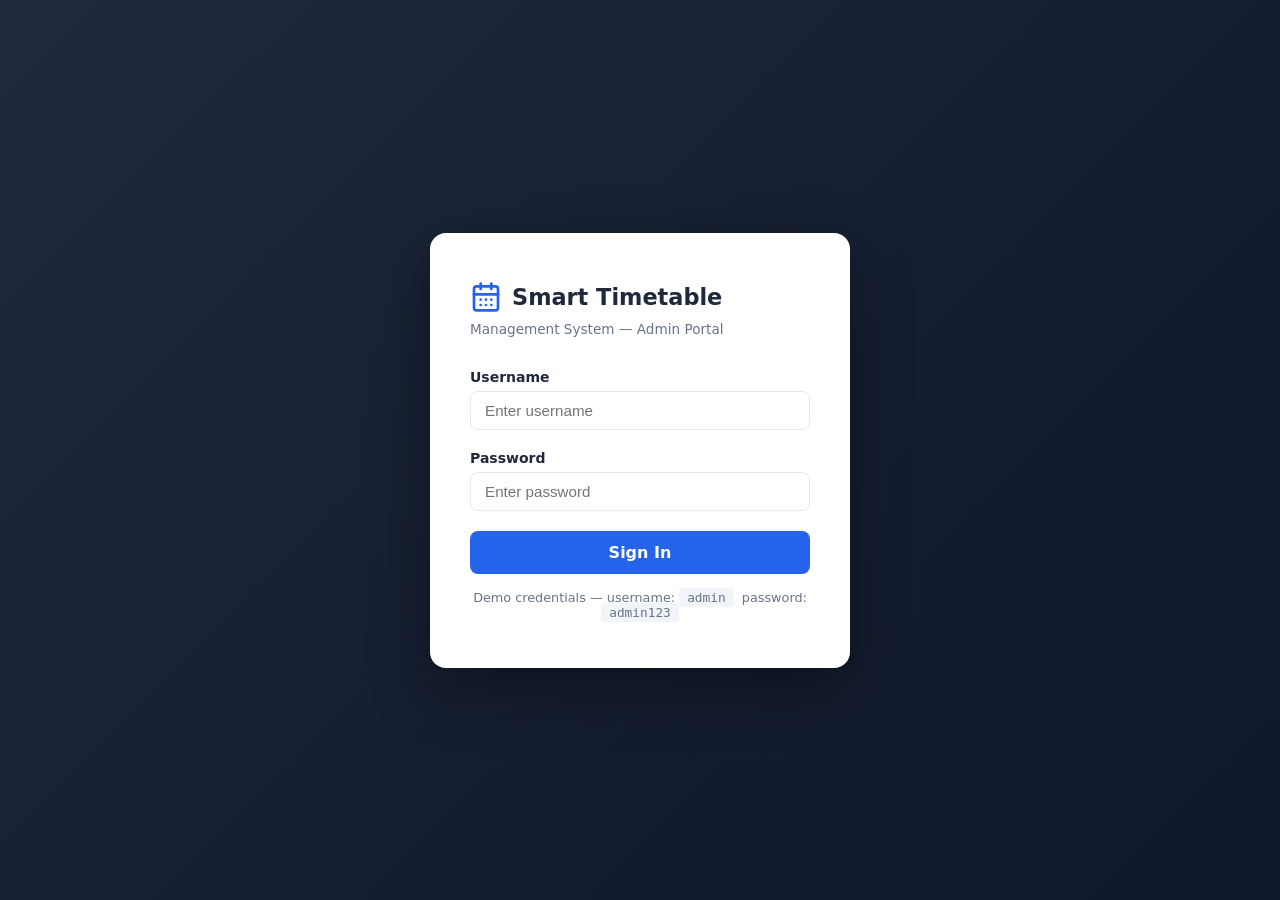
==== frontend/index.html @ d7ac3063 "Your commit message here" ====
<!DOCTYPE html>
<html lang="en">
<head>
  <meta charset="UTF-8">
  <meta name="viewport" content="width=device-width, initial-scale=1.0">
  <title>Smart Timetable System — Login</title>
  <link rel="stylesheet" href="style.css">
</head>
<body class="login-page">

  <div class="login-card">
    <div class="logo">
      <svg width="32" height="32" viewBox="0 0 24 24" fill="none" stroke="currentColor" stroke-width="2" stroke-linecap="round" stroke-linejoin="round">
        <rect x="3" y="4" width="18" height="18" rx="2" ry="2"/><line x1="16" y1="2" x2="16" y2="6"/>
        <line x1="8" y1="2" x2="8" y2="6"/><line x1="3" y1="10" x2="21" y2="10"/>
        <path d="M8 14h.01M12 14h.01M16 14h.01M8 18h.01M12 18h.01M16 18h.01"/>
      </svg>
      <div>
        <h1>Smart Timetable</h1>
      </div>
    </div>
    <p class="subtitle">Management System &mdash; Admin Portal</p>

    <div id="errorMsg" class="error-msg">Invalid username or password.</div>

    <form id="loginForm" novalidate>
      <div class="form-group">
        <label for="username">Username</label>
        <input type="text" id="username" name="username" placeholder="Enter username" autocomplete="username" required>
      </div>
      <div class="form-group">
        <label for="password">Password</label>
        <input type="password" id="password" name="password" placeholder="Enter password" autocomplete="current-password" required>
      </div>
      <button type="submit" class="btn-login">Sign In</button>
    </form>

    <p class="login-hint">Demo credentials — username: <span>admin</span>&nbsp; password: <span>admin123</span></p>
  </div>

  <script src="login.js"></script>
</body>
</html>
---- frontend/style.css ----
/* =====================================================================
   Smart Timetable Management System — Main Stylesheet
   ===================================================================== */

/* ── Reset & Variables ─────────────────────────────────────────────── */
*, *::before, *::after { box-sizing: border-box; margin: 0; padding: 0; }

:root {
  --primary:      #2563eb;
  --primary-dark: #1d4ed8;
  --accent:       #0ea5e9;
  --success:      #16a34a;
  --danger:       #dc2626;
  --warning:      #d97706;
  --sidebar-bg:   #1e293b;
  --sidebar-text: #cbd5e1;
  --sidebar-w:    240px;
  --header-h:     60px;
  --bg:           #f1f5f9;
  --card-bg:      #ffffff;
  --border:       #e2e8f0;
  --text:         #1e293b;
  --text-muted:   #64748b;
  --radius:       8px;
  --shadow:       0 1px 3px rgba(0,0,0,.12), 0 1px 2px rgba(0,0,0,.08);
  --shadow-md:    0 4px 6px -1px rgba(0,0,0,.10), 0 2px 4px -1px rgba(0,0,0,.06);
}

body { font-family: 'Segoe UI', system-ui, sans-serif; background: var(--bg); color: var(--text); }
a    { color: inherit; text-decoration: none; }
ul   { list-style: none; }
button { cursor: pointer; font-family: inherit; }

/* ── Login Page ────────────────────────────────────────────────────── */
.login-page {
  min-height: 100vh;
  display: flex;
  align-items: center;
  justify-content: center;
  background: linear-gradient(135deg, #1e293b 0%, #0f172a 100%);
}

.login-card {
  background: var(--card-bg);
  border-radius: 16px;
  padding: 48px 40px;
  width: 100%;
  max-width: 420px;
  box-shadow: 0 20px 60px rgba(0,0,0,.4);
}

.login-card .logo {
  display: flex;
  align-items: center;
  gap: 10px;
  margin-bottom: 8px;
}

.login-card .logo svg { color: var(--primary); }

.login-card h1 { font-size: 1.4rem; font-weight: 700; color: var(--text); }
.login-card .subtitle { font-size: 0.85rem; color: var(--text-muted); margin-bottom: 32px; }

.form-group { margin-bottom: 20px; }
.form-group label { display: block; font-size: .875rem; font-weight: 600; margin-bottom: 6px; color: var(--text); }
.form-group input {
  width: 100%;
  padding: 10px 14px;
  border: 1.5px solid var(--border);
  border-radius: var(--radius);
  font-size: .95rem;
  transition: border-color .2s;
  outline: none;
}
.form-group input:focus { border-color: var(--primary); box-shadow: 0 0 0 3px rgba(37,99,235,.12); }

.btn-login {
  width: 100%;
  padding: 12px;
  background: var(--primary);
  color: #fff;
  border: none;
  border-radius: var(--radius);
  font-size: 1rem;
  font-weight: 600;
  transition: background .2s, transform .1s;
}
.btn-login:hover  { background: var(--primary-dark); }
.btn-login:active { transform: scale(.98); }

.login-hint { margin-top: 16px; font-size: .8rem; color: var(--text-muted); text-align: center; }
.login-hint span { background: #f1f5f9; padding: 2px 8px; border-radius: 4px; font-family: monospace; }

.error-msg {
  display: none;
  background: #fef2f2;
  color: var(--danger);
  border: 1px solid #fecaca;
  border-radius: var(--radius);
  padding: 10px 14px;
  font-size: .875rem;
  margin-bottom: 16px;
}

/* ── Dashboard Layout ──────────────────────────────────────────────── */
.layout { display: flex; min-height: 100vh; }

/* Sidebar */
.sidebar {
  width: var(--sidebar-w);
  background: var(--sidebar-bg);
  position: fixed;
  top: 0; left: 0; bottom: 0;
  display: flex;
  flex-direction: column;
  transition: transform .3s;
  z-index: 100;
  overflow-y: auto;
}

.sidebar-brand {
  padding: 18px 20px;
  border-bottom: 1px solid rgba(255,255,255,.08);
  display: flex;
  align-items: center;
  gap: 10px;
}

.sidebar-brand svg  { color: var(--accent); flex-shrink: 0; }
.sidebar-brand span { font-size: .95rem; font-weight: 700; color: #f1f5f9; line-height: 1.2; }

.sidebar-nav { padding: 12px 0; flex: 1; }

.nav-section {
  padding: 10px 16px 4px;
  font-size: .7rem;
  font-weight: 700;
  text-transform: uppercase;
  letter-spacing: .08em;
  color: #475569;
}

.nav-item {
  display: flex;
  align-items: center;
  gap: 10px;
  padding: 10px 20px;
  color: var(--sidebar-text);
  font-size: .9rem;
  border-left: 3px solid transparent;
  transition: background .15s, color .15s, border-color .15s;
}

.nav-item:hover,
.nav-item.active {
  background: rgba(255,255,255,.06);
  color: #f8fafc;
  border-left-color: var(--accent);
}
.nav-item.active { background: rgba(14,165,233,.12); color: var(--accent); }

.sidebar-footer {
  padding: 16px 20px;
  border-top: 1px solid rgba(255,255,255,.08);
}
.btn-logout {
  display: flex;
  align-items: center;
  gap: 8px;
  color: #94a3b8;
  font-size: .875rem;
  background: none;
  border: none;
  padding: 0;
  transition: color .2s;
}
.btn-logout:hover { color: var(--danger); }

/* Main area */
.main {
  margin-left: var(--sidebar-w);
  flex: 1;
  display: flex;
  flex-direction: column;
  min-height: 100vh;
}

.topbar {
  height: var(--header-h);
  background: var(--card-bg);
  border-bottom: 1px solid var(--border);
  display: flex;
  align-items: center;
  justify-content: space-between;
  padding: 0 28px;
  position: sticky;
  top: 0;
  z-index: 50;
  box-shadow: var(--shadow);
}

.topbar h2 { font-size: 1.1rem; font-weight: 600; }
.topbar-user {
  display: flex;
  align-items: center;
  gap: 10px;
  font-size: .875rem;
  color: var(--text-muted);
}
.avatar {
  width: 34px; height: 34px;
  background: var(--primary);
  color: #fff;
  border-radius: 50%;
  display: flex;
  align-items: center;
  justify-content: center;
  font-weight: 700;
  font-size: .85rem;
}

/* Content area */
.content { padding: 28px; flex: 1; }

/* ── Dashboard Home Cards ───────────────────────────────────────────── */
.stats-grid {
  display: grid;
  grid-template-columns: repeat(auto-fill, minmax(200px, 1fr));
  gap: 20px;
  margin-bottom: 28px;
}

.stat-card {
  background: var(--card-bg);
  border-radius: var(--radius);
  padding: 20px;
  display: flex;
  align-items: center;
  gap: 16px;
  box-shadow: var(--shadow);
}

.stat-icon {
  width: 48px; height: 48px;
  border-radius: 12px;
  display: flex;
  align-items: center;
  justify-content: center;
  flex-shrink: 0;
}
.stat-icon.blue   { background: #eff6ff; color: var(--primary); }
.stat-icon.green  { background: #f0fdf4; color: var(--success); }
.stat-icon.orange { background: #fffbeb; color: var(--warning); }
.stat-icon.sky    { background: #f0f9ff; color: var(--accent); }

.stat-label { font-size: .8rem; color: var(--text-muted); margin-bottom: 2px; }
.stat-value { font-size: 1.8rem; font-weight: 700; line-height: 1; }

/* ── Generic Section ────────────────────────────────────────────────── */
.section { display: none; }
.section.active { display: block; }

.section-header {
  display: flex;
  align-items: center;
  justify-content: space-between;
  margin-bottom: 20px;
}
.section-header h3 { font-size: 1.1rem; font-weight: 600; }

/* ── Buttons ────────────────────────────────────────────────────────── */
.btn {
  display: inline-flex;
  align-items: center;
  gap: 6px;
  padding: 8px 16px;
  border-radius: var(--radius);
  font-size: .875rem;
  font-weight: 600;
  border: none;
  transition: background .2s, transform .1s;
}
.btn:active { transform: scale(.97); }

.btn-primary   { background: var(--primary);  color: #fff; }
.btn-primary:hover   { background: var(--primary-dark); }
.btn-success   { background: var(--success);  color: #fff; }
.btn-success:hover   { background: #15803d; }
.btn-danger    { background: var(--danger);   color: #fff; }
.btn-danger:hover    { background: #b91c1c; }
.btn-secondary { background: var(--border);   color: var(--text); }
.btn-secondary:hover { background: #cbd5e1; }
.btn-lg { padding: 12px 24px; font-size: 1rem; }

/* ── Card / Table ───────────────────────────────────────────────────── */
.card {
  background: var(--card-bg);
  border-radius: var(--radius);
  box-shadow: var(--shadow);
  overflow: hidden;
}

.table-wrapper { overflow-x: auto; }

table { width: 100%; border-collapse: collapse; font-size: .875rem; }
thead { background: #f8fafc; }
th { padding: 12px 16px; text-align: left; font-weight: 600; color: var(--text-muted); font-size: .8rem; text-transform: uppercase; letter-spacing: .04em; white-space: nowrap; }
td { padding: 12px 16px; border-top: 1px solid var(--border); vertical-align: middle; }
tr:hover td { background: #f8fafc; }

.badge {
  display: inline-block;
  padding: 2px 10px;
  border-radius: 999px;
  font-size: .75rem;
  font-weight: 600;
}
.badge-blue   { background: #dbeafe; color: #1d4ed8; }
.badge-green  { background: #dcfce7; color: #15803d; }
.badge-orange { background: #fef9c3; color: #a16207; }
.badge-sky    { background: #e0f2fe; color: #0369a1; }
.badge-purple { background: #f3e8ff; color: #7e22ce; }

/* ── Modal ──────────────────────────────────────────────────────────── */
.modal-overlay {
  position: fixed; inset: 0;
  background: rgba(0,0,0,.45);
  z-index: 200;
  display: flex;
  align-items: center;
  justify-content: center;
  opacity: 0;
  pointer-events: none;
  transition: opacity .2s;
}
.modal-overlay.open { opacity: 1; pointer-events: all; }

.modal {
  background: var(--card-bg);
  border-radius: 12px;
  padding: 28px;
  width: 100%;
  max-width: 480px;
  max-height: 90vh;
  overflow-y: auto;
  box-shadow: var(--shadow-md);
  transform: translateY(20px);
  transition: transform .2s;
}
.modal-overlay.open .modal { transform: translateY(0); }

.modal-header {
  display: flex;
  align-items: center;
  justify-content: space-between;
  margin-bottom: 20px;
}
.modal-header h4 { font-size: 1rem; font-weight: 700; }
.modal-close {
  background: none;
  border: none;
  color: var(--text-muted);
  font-size: 1.3rem;
  line-height: 1;
  transition: color .2s;
}
.modal-close:hover { color: var(--danger); }

.modal-body .form-group { margin-bottom: 16px; }
.modal-body label { font-size: .85rem; font-weight: 600; display: block; margin-bottom: 5px; }
.modal-body input,
.modal-body select {
  width: 100%;
  padding: 9px 12px;
  border: 1.5px solid var(--border);
  border-radius: var(--radius);
  font-size: .9rem;
  outline: none;
}
.modal-body input:focus,
.modal-body select:focus { border-color: var(--primary); box-shadow: 0 0 0 3px rgba(37,99,235,.1); }

.modal-footer {
  display: flex;
  justify-content: flex-end;
  gap: 10px;
  margin-top: 20px;
  padding-top: 16px;
  border-top: 1px solid var(--border);
}

/* ── Timetable Grid ─────────────────────────────────────────────────── */
.timetable-controls {
  display: flex;
  align-items: center;
  gap: 14px;
  flex-wrap: wrap;
  margin-bottom: 20px;
}

.tt-filter { display: flex; align-items: center; gap: 6px; font-size: .875rem; }
.tt-filter select {
  padding: 6px 10px;
  border: 1.5px solid var(--border);
  border-radius: var(--radius);
  font-size: .875rem;
  outline: none;
}

.timetable-wrapper { overflow-x: auto; }

.timetable {
  border-collapse: collapse;
  min-width: 700px;
  width: 100%;
  font-size: .82rem;
}
.timetable th,
.timetable td {
  border: 1px solid var(--border);
  padding: 0;
  text-align: center;
  min-width: 100px;
}
.timetable thead th {
  background: var(--sidebar-bg);
  color: #f1f5f9;
  padding: 10px 8px;
  font-size: .78rem;
  text-transform: uppercase;
  font-weight: 600;
}
.timetable tbody th {
  background: #f8fafc;
  color: var(--text);
  font-weight: 600;
  padding: 8px 12px;
  min-width: 80px;
  text-align: left;
}

.tt-cell {
  padding: 6px 8px;
  min-height: 64px;
  display: flex;
  flex-direction: column;
  align-items: center;
  justify-content: center;
  gap: 2px;
}
.tt-cell .tt-subject { font-weight: 700; color: var(--text); font-size: .8rem; }
.tt-cell .tt-teacher { color: var(--text-muted); font-size: .73rem; }
.tt-cell .tt-room    { font-size: .7rem; padding: 1px 6px; border-radius: 4px; background: var(--border); }
.tt-cell .tt-batch   { font-size: .68rem; color: var(--text-muted); }

.tt-cell-filled {
  background: linear-gradient(135deg, #eff6ff, #dbeafe);
  border-left: 3px solid var(--primary);
}
.tt-cell-empty { background: #fafafa; }

.color-0 { background: linear-gradient(135deg,#eff6ff,#dbeafe); border-left-color: #2563eb; }
.color-1 { background: linear-gradient(135deg,#f0fdf4,#dcfce7); border-left-color: #16a34a; }
.color-2 { background: linear-gradient(135deg,#fffbeb,#fef3c7); border-left-color: #d97706; }
.color-3 { background: linear-gradient(135deg,#fdf4ff,#f3e8ff); border-left-color: #9333ea; }
.color-4 { background: linear-gradient(135deg,#f0f9ff,#e0f2fe); border-left-color: #0284c7; }

/* ── Generate section ───────────────────────────────────────────────── */
.generate-card {
  background: linear-gradient(135deg, #1e293b, #0f172a);
  border-radius: var(--radius);
  padding: 32px;
  color: #f1f5f9;
  margin-bottom: 24px;
}
.generate-card h3 { font-size: 1.25rem; margin-bottom: 8px; }
.generate-card p  { color: #94a3b8; font-size: .9rem; margin-bottom: 20px; }

.algorithm-chips { display: flex; gap: 8px; flex-wrap: wrap; margin-top: 12px; }
.chip {
  background: rgba(255,255,255,.1);
  border: 1px solid rgba(255,255,255,.15);
  color: #e2e8f0;
  padding: 4px 12px;
  border-radius: 999px;
  font-size: .78rem;
  font-weight: 600;
}

.progress-bar-wrap { height: 6px; background: rgba(255,255,255,.15); border-radius: 3px; overflow: hidden; margin-top: 16px; display: none; }
.progress-bar      { height: 100%; background: var(--accent); border-radius: 3px; width: 0; transition: width .5s ease; }

.conflict-check {
  background: var(--card-bg);
  border-radius: var(--radius);
  padding: 20px;
  box-shadow: var(--shadow);
  margin-bottom: 20px;
}
.conflict-check h4 { font-size: .95rem; font-weight: 600; margin-bottom: 12px; }
.check-item {
  display: flex;
  align-items: center;
  gap: 8px;
  padding: 6px 0;
  font-size: .875rem;
  border-bottom: 1px solid var(--border);
}
.check-item:last-child { border-bottom: none; }
.check-ok   { color: var(--success); }
.check-fail { color: var(--danger); }

/* ── Utility ────────────────────────────────────────────────────────── */
.empty-state { padding: 48px 24px; text-align: center; color: var(--text-muted); }
.empty-state svg { margin-bottom: 12px; opacity: .4; }
.empty-state p { font-size: .9rem; }

.toast {
  position: fixed;
  bottom: 24px; right: 24px;
  background: #1e293b;
  color: #f1f5f9;
  padding: 12px 20px;
  border-radius: var(--radius);
  font-size: .875rem;
  z-index: 500;
  box-shadow: var(--shadow-md);
  transform: translateY(20px);
  opacity: 0;
  transition: opacity .3s, transform .3s;
  max-width: 320px;
}
.toast.show { opacity: 1; transform: translateY(0); }
.toast.success { border-left: 4px solid var(--success); }
.toast.error   { border-left: 4px solid var(--danger);  }
.toast.info    { border-left: 4px solid var(--accent);  }

/* ── Responsive ─────────────────────────────────────────────────────── */
@media (max-width: 768px) {
  .sidebar { transform: translateX(-100%); }
  .sidebar.open { transform: translateX(0); }
  .main { margin-left: 0; }
}
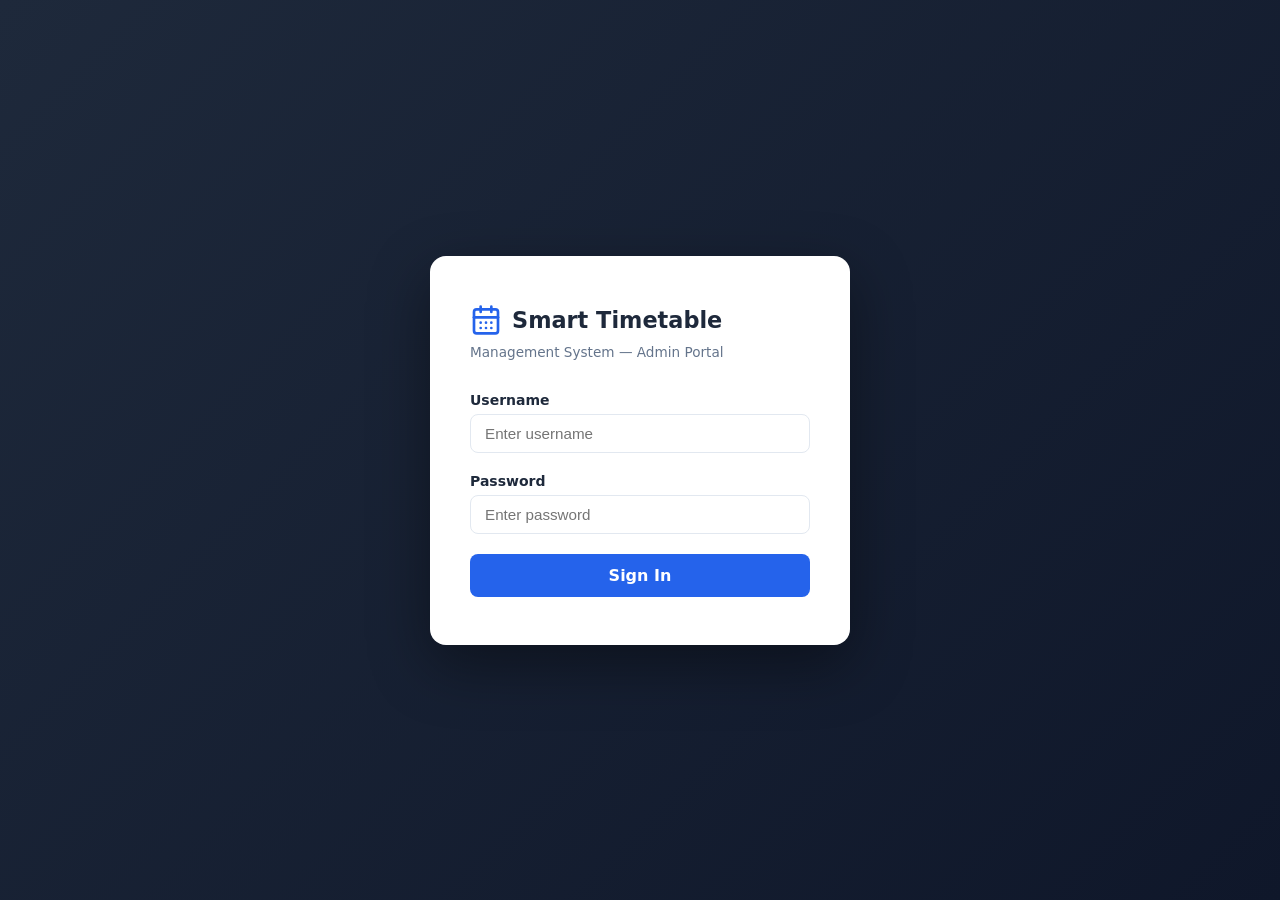
==== commit caa9c807: "change in login" ====
--- a/frontend/index.html
+++ b/frontend/index.html
@@ -35,7 +35,7 @@
       <button type="submit" class="btn-login">Sign In</button>
     </form>
 
-    <p class="login-hint">Demo credentials — username: <span>admin</span>&nbsp; password: <span>admin123</span></p>
+    
   </div>
 
   <script src="login.js"></script>
